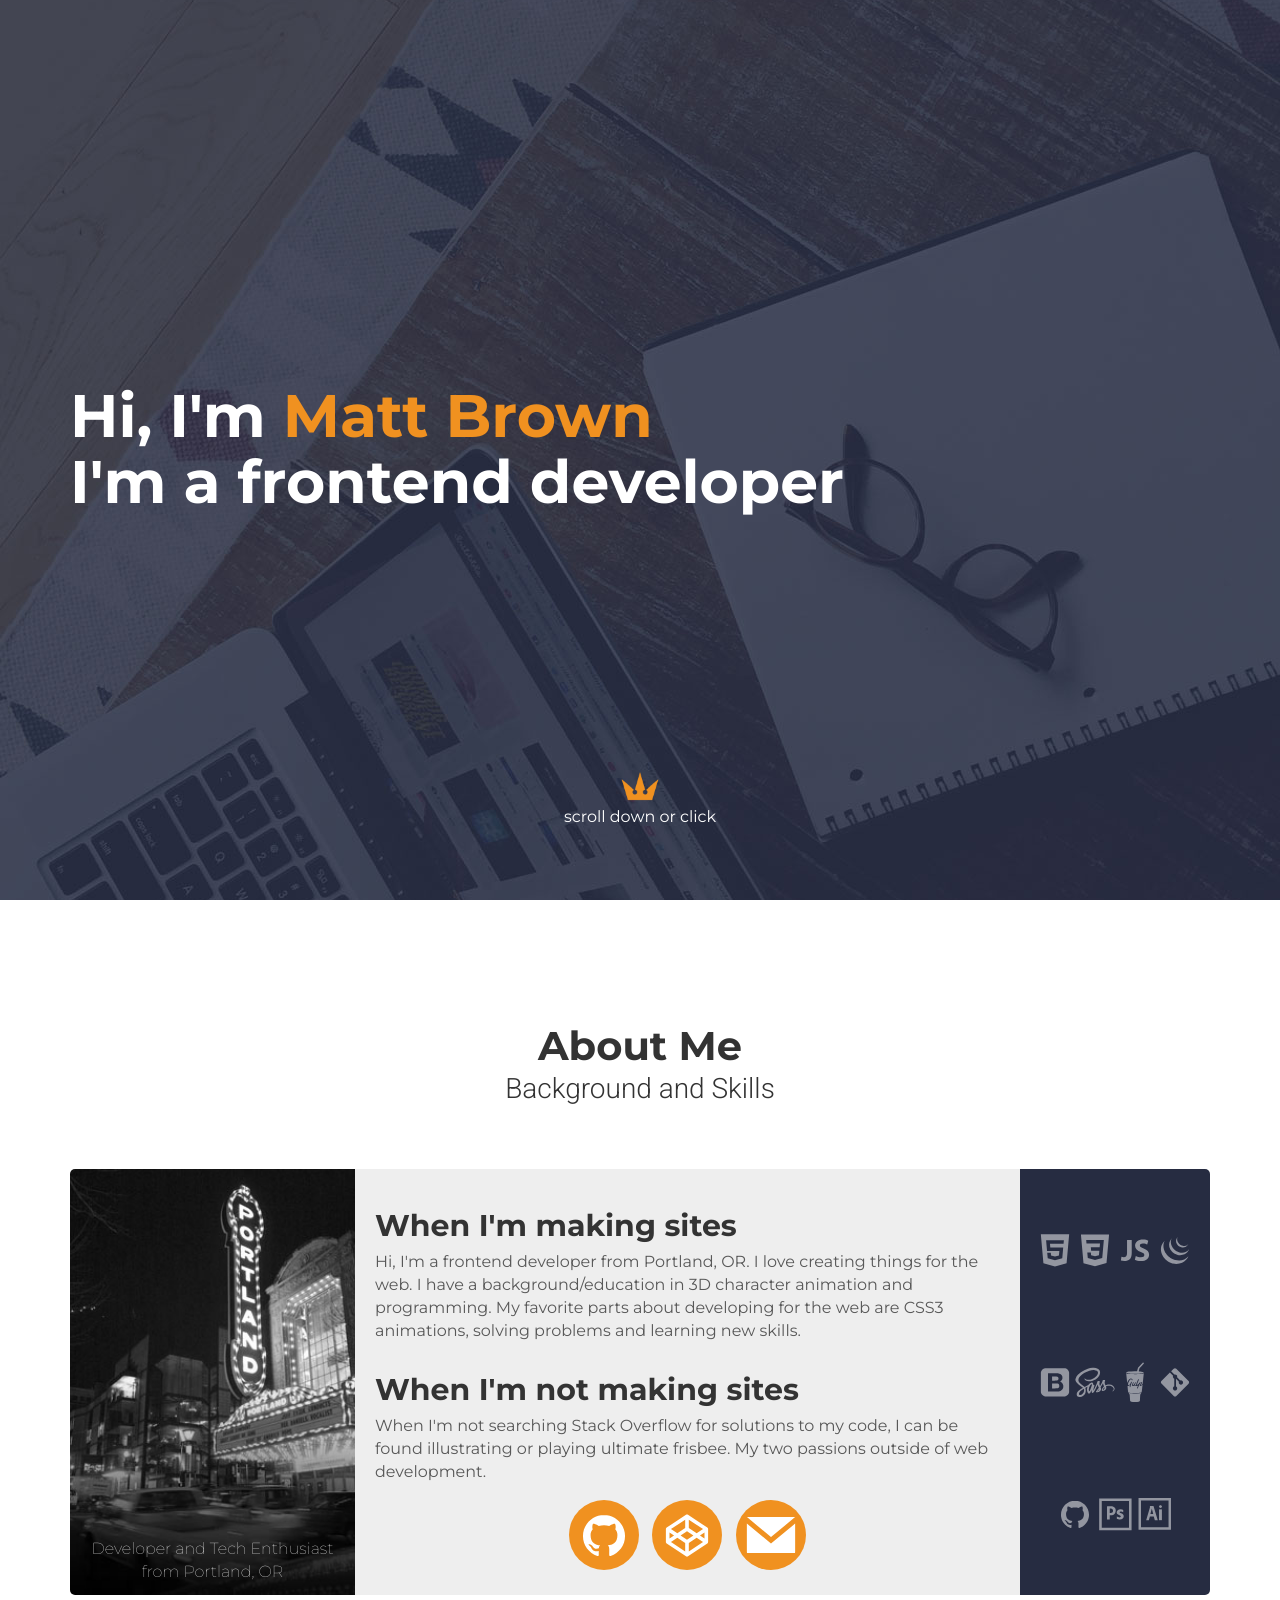
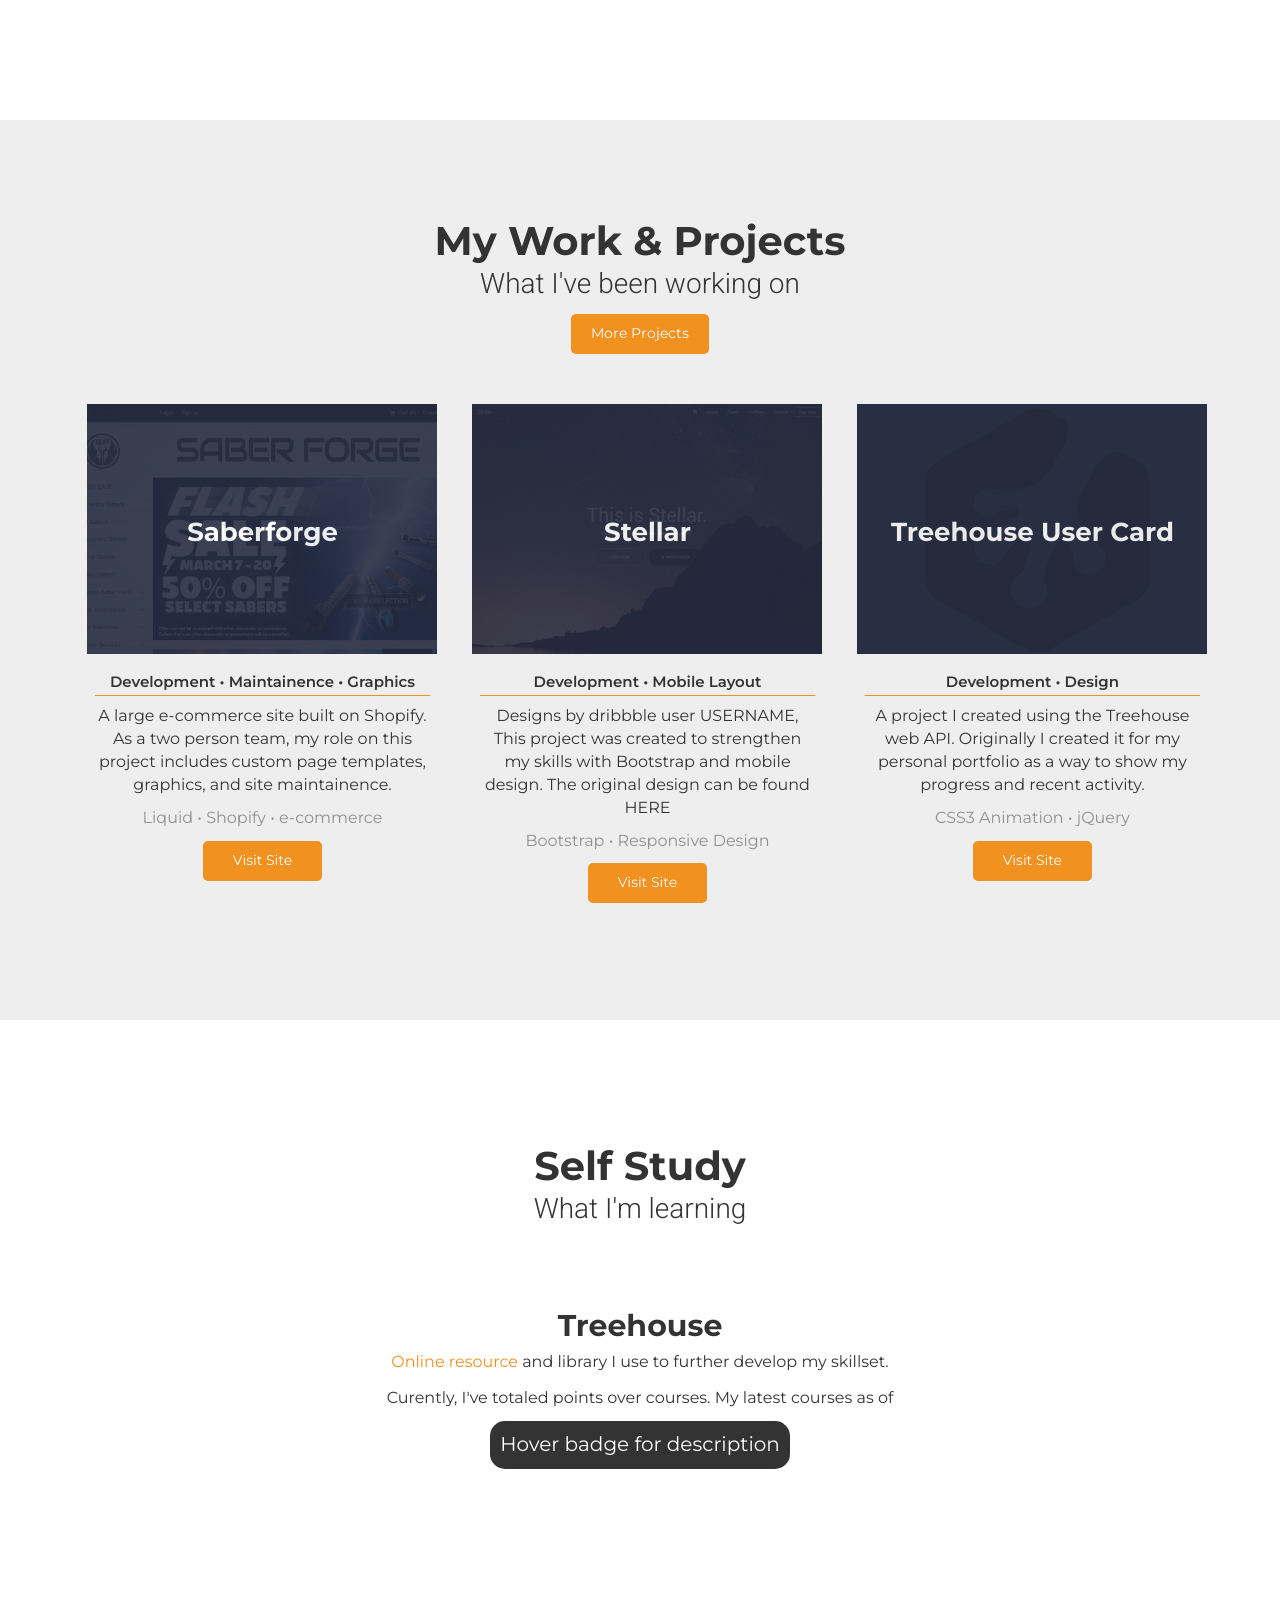
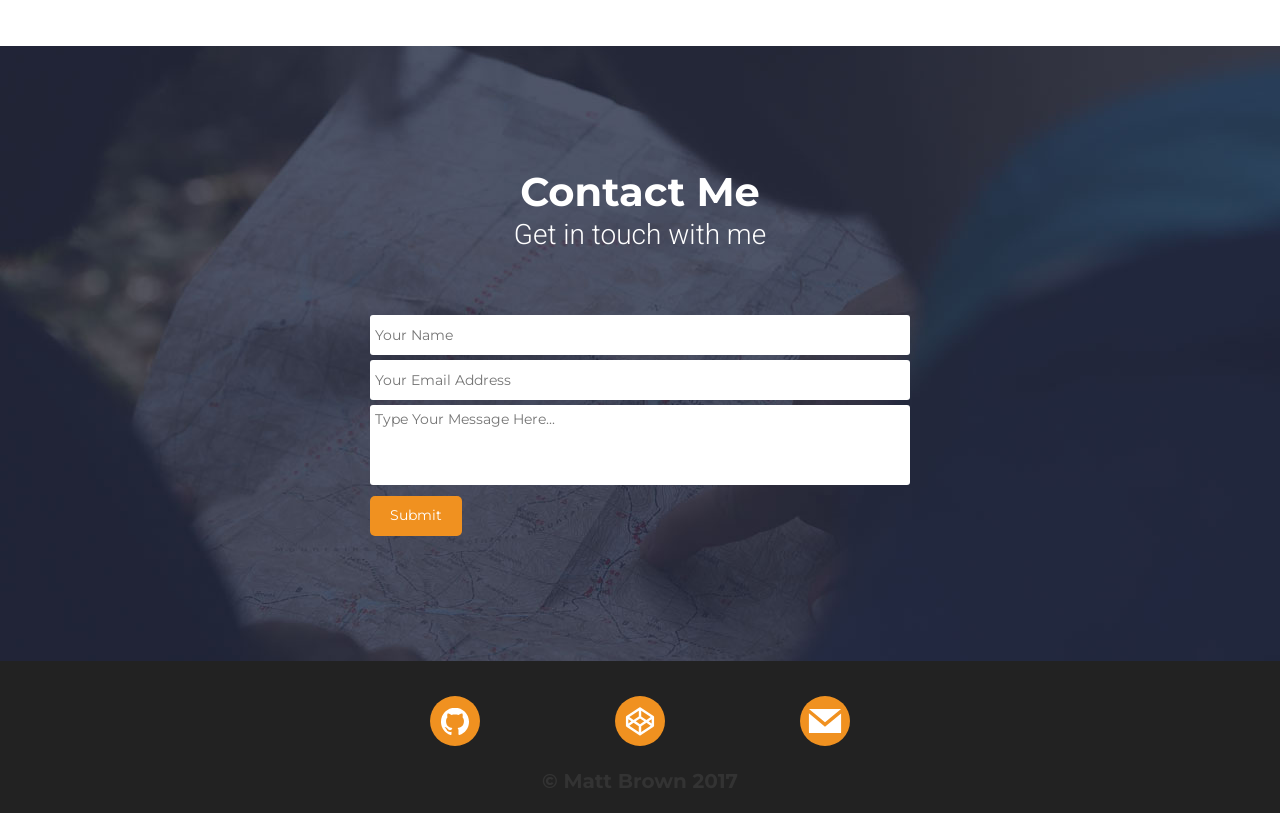
==== index.html @ 5b84a6b0 "removed unused files" ====
<!DOCTYPE html>
<html lang="en">
<head>
	<meta charset="UTF-8">
	<meta name="viewport" content="width=device-width, initial-scale=1, maximum-scale=1, user-scalable=no">
	<title>Matt Brown</title>
	<link rel="apple-touch-icon" sizes="180x180" href="img/apple-touch-icon.png">
	<link rel="icon" type="image/png" href="img/favicon-32x32.png" sizes="32x32">
	<link rel="icon" type="image/png" href="img/favicon-16x16.png" sizes="16x16">
	<link rel="manifest" href="manifest.json">
	<meta name="theme-color" content="#ffffff">
	<link href="https://fonts.googleapis.com/css?family=Montserrat:100,200,300,400,500,700" rel="stylesheet">
	<link href="https://fonts.googleapis.com/css?family=Roboto:300" rel="stylesheet">
	<link rel="stylesheet" href="css/styles.css">
</head>
<body>
	<div class="landing">
		<div class="container">

			<header>
				<h1>Hi, I'm <span>Matt Brown</span></h1>
				<h1>I'm a frontend developer</h1>
			</header>
			<div class="text-center">
				
			</div>
				<div class="scroll">
					<img src="img/crown.png" class="bounce">
				<p>scroll down or click</p>
			</div>
		</div>
	</div>
	<!-- end landing -->
	<section class="about">
		<div class="container" id="about">
			<div class="row-fluid aboutcheck">
				<div class="title">
					<h1>About Me</h1>
					<p>Background and Skills</p>
				</div>
			</div>
			<div class="row-fluid content" >
				<div class="col-sm-3">
					<p>Developer and Tech Enthusiast from Portland, OR</p>
				</div>
				<div class="col-sm-7">
					<div>
						<h2>When I'm making sites</h2>
						<p>Hi, I'm a frontend developer from Portland, OR. I love creating things for the web. I have a background/education in 3D character animation and programming. My favorite parts about developing for the web are CSS3 animations, solving problems and learning new skills.</p>
					</div>
					
					<div>
						<h2>When I'm not making sites</h2>
						<p>When I'm not searching Stack Overflow for solutions to my code, I can be found illustrating or playing ultimate frisbee. My two passions outside of web development.</p>
					</div>

					<div class="media-icons">
						<a href="https://github.com/Matt-Brown503" target='_blank'><img src="img/github.svg"></a>
						<a href="http://codepen.io/Valhalla503/" target='_blank'><img src="img/codepen.svg"></a>
						<a href="mailto:matthewbrown.pdx@gmail.com" target='_blank'><img src="img/email.svg"></a>
					</div>
				</div>
				<div class="col-sm-2">
		          <img class="tool-img" src="img/html5.svg">
		          <img class="tool-img" src="img/css3.svg">
		          <img class="tool-img" src="img/javascript.svg">
		          <img class="tool-img" src="img/jquery.svg">
		     	  <img class="tool-img" src="img/bootstrap.svg">
		     	  <img class="tool-img" src="img/sass.svg">
		          <img class="tool-img" src="img/gulp.svg">
		          <img class="tool-img" src="img/git.svg">
		          <img class="tool-img" src="img/github.svg">
		          <img class="tool-img" src="img/photoshop.svg">
		          <img class="tool-img" src="img/illustrator.svg">
				</div>
			</div>
		</div>
	</section>
	<section class="work">
		<div class="container text-center">
			<div class="title workcheck">
				<h1>My Work & Projects</h1>
				<p>What I've been working on</p>
				<button class="desktop-button">More Projects</button>
			</div>
			<div class="row-fluid a-group">
				<div class="col-sm-4">
					<div class="site-img site-a">
					<div class="img-cover">
						<p>Saberforge</p>
					</div>
					</div>
					
					<div class="site-content">
						<h2>Development • Maintainence •
						Graphics</h2>
						<p>A large e-commerce site built on Shopify. As a two person team, my role on this project includes custom page templates, graphics, and site maintainence.</p>
						<div class="tools"> 
							<p>Liquid • Shopify • e-commerce</p>
						</div>
						<a href="https://saberforge.com/" target='_blank'>Visit Site</a>
					</div>
				</div>
				<div class="col-sm-4">
					<div class="site-img site-b">
						<div class="img-cover">
							<p>Stellar</p>
						</div>	
					</div>
					
					<div class="site-content">
						<h2>Development • Mobile Layout</h2>
						<p>Designs by dribbble user USERNAME, This project was created to strengthen my skills with Bootstrap and mobile design. The original design can be found HERE</p>
						<div class="tools"> 
							<p>Bootstrap • Responsive Design</p>
						</div>
						<a href="projects/stellar/index.html">Visit Site</a>
					</div>
				</div>
				<div class="col-sm-4">
					<div class="site-img site-c">
						<div class="img-cover">
							<p>Treehouse User Card</p>
						</div>	
					</div>
					<div class="site-content">
						<h2>Development • Design</h2>
						<p>A project I created using the Treehouse web API. Originally I created it for my personal portfolio as a way to show my progress and recent activity.</p>
						<div class="tools"> 
							<p>CSS3 Animation • jQuery</p>
						</div>
						<a href="http://codepen.io/Valhalla503/pen/GWGzxv" target="_blank">Visit Site</a>
					</div>
				</div>
			</div>
			<div class="row-fluid b-group b-off">
				<div class="col-sm-4">
					<div class="site-img site-a">	
						<div class="img-cover">
							<p>Quote Generator</p>
						</div>
					</div>
					
					<div class="site-content">
						<h2>Development • Design</h2>
						<p>A project created to teach myself how to gather and display data stored in arrays and objects. I took the project slightly further and added libraries with various backgrounds</p>
						<!-- <div class="tools"> 
							<p></p>
						</div> -->
						<a href="projects/quotes/index.html">Visit Site</a>
					</div>
				</div>
				<div class="col-sm-4">
					<div class="site-img site-b">
						<div class="img-cover">
							<p>Top Twitch Streamers</p>
						</div>	
					</div>
					<div class="site-content">
						<h2>Development • Design</h2>
						<p>This project uses an API and gathers data on the top 10 streamers currently live on twitch.tv. It displays what they are playing, if the content is mature, and their avatar</p>
						<!-- <div class="tools"> 
							<p></p>
						</div> -->
						<a href="projects/twitch/index.html">Visit Site</a>
					</div>
				</div>
				<!-- <div class="col-md-4">
					<div class="site-img site-c">	
					</div>
					<div class="img-cover">
						<p>Site Name</p>
					</div>
					<div class="site-content">
						<h2>Development • Maintainence •
						Graphics</h2>
						<p>SITENAME: Lorem ipsum dolor sit amet, consectetur adipiscing elit. Donec aliquet porta tortor, et sodales risus consequat eu.</p>
						<div class="tools"> 
							<p>Tool • Tool • Tool</p>
						</div>
						<a href="">Visit Site</a>
					</div>
				</div> -->
			</div>
			<button class="mobile-button">More Projects</button>
		</div>
		
	</section>
	<section class="study">
		<div class="container">
			<div class="title studycheck">
				<h1>Self Study</h1>
				<p>What I'm learning</p>
			</div>
			<div class="row-fluid">
				<div class="col-sm-12">
					<h2>Treehouse</h2>
					<p><a href="https://teamtreehouse.com/">Online resource</a> and library I use to further develop my skillset.</p>
					<p>Curently, I've totaled <span id="points" class="lessons"></span> points over <span class="lessons" id="lessons"></span> courses. My latest courses as of <span class="lessons" id="date"></span></p>
					<div class="badges text-center" id="badges">

					</div>
					<div class="badge-info">
						<p>Hover badge for description</p>
					</div>
					<div class="badge-info-mobile">
						<p></p>
					</div>
				</div>
			</div>
		</div>
	</section>
	<section class="contact">
		<div class="container">
		<div class="title contactcheck">
			<h1>Contact Me</h1>
			<p>Get in touch with me</p>
		</div>
			<div class="row-fluid" id="contact">
				<div class="col-sm-6 col-sm-offset-3">
					<form id="contact-form" class="contact-form" action="//formspree.io/matthewbrown.pdx@gmail.com" method="POST">     
	        <fieldset>
	          <input type="text" placeholder="Your Name" tabindex="1" required >
	        </fieldset>
	        <fieldset>
	          <input type="email" placeholder="Your Email Address" tabindex="2" required >
	        </fieldset>
	        <fieldset>
	          <textarea placeholder="Type Your Message Here..." tabindex="3" required></textarea>
	        </fieldset>
	        	<input type="hidden" name="_subject" value="Website contact" />
	        	<input type="text" name="_gotcha" style="display:none" />
	        <fieldset>
	          <button class="btn-standard" name="submit" type="submit" id="contact-submit" data-submit="...Sending">Submit</button>
	        </fieldset>     
	      </form>
				</div>
			</div>
		</div>
	</section>
	<footer>
		<div class="container">
			<div class="row">
				<div class="col-sm-6 col-sm-offset-3">
					<div class="media-icons">
						<a href="https://github.com/Matt-Brown503" target='_blank'><img src="img/github.svg"></a>
						<a href="http://codepen.io/Valhalla503/" target='_blank'><img src="img/codepen.svg"></a>
						<a href="mailto:matthewbrown.pdx@gmail.com" target='_blank'><img src="img/email.svg"></a>
					</div>
				</div>
			</div>
			<div class="title">
			<h1>&#169; Matt Brown 2017</h1>
		</div>
		</div>
	</footer>
	<script type="text/javascript" src="js/jquery.js"></script>
	<script type="text/javascript" src="js/main.js"></script>
</body>
</html>
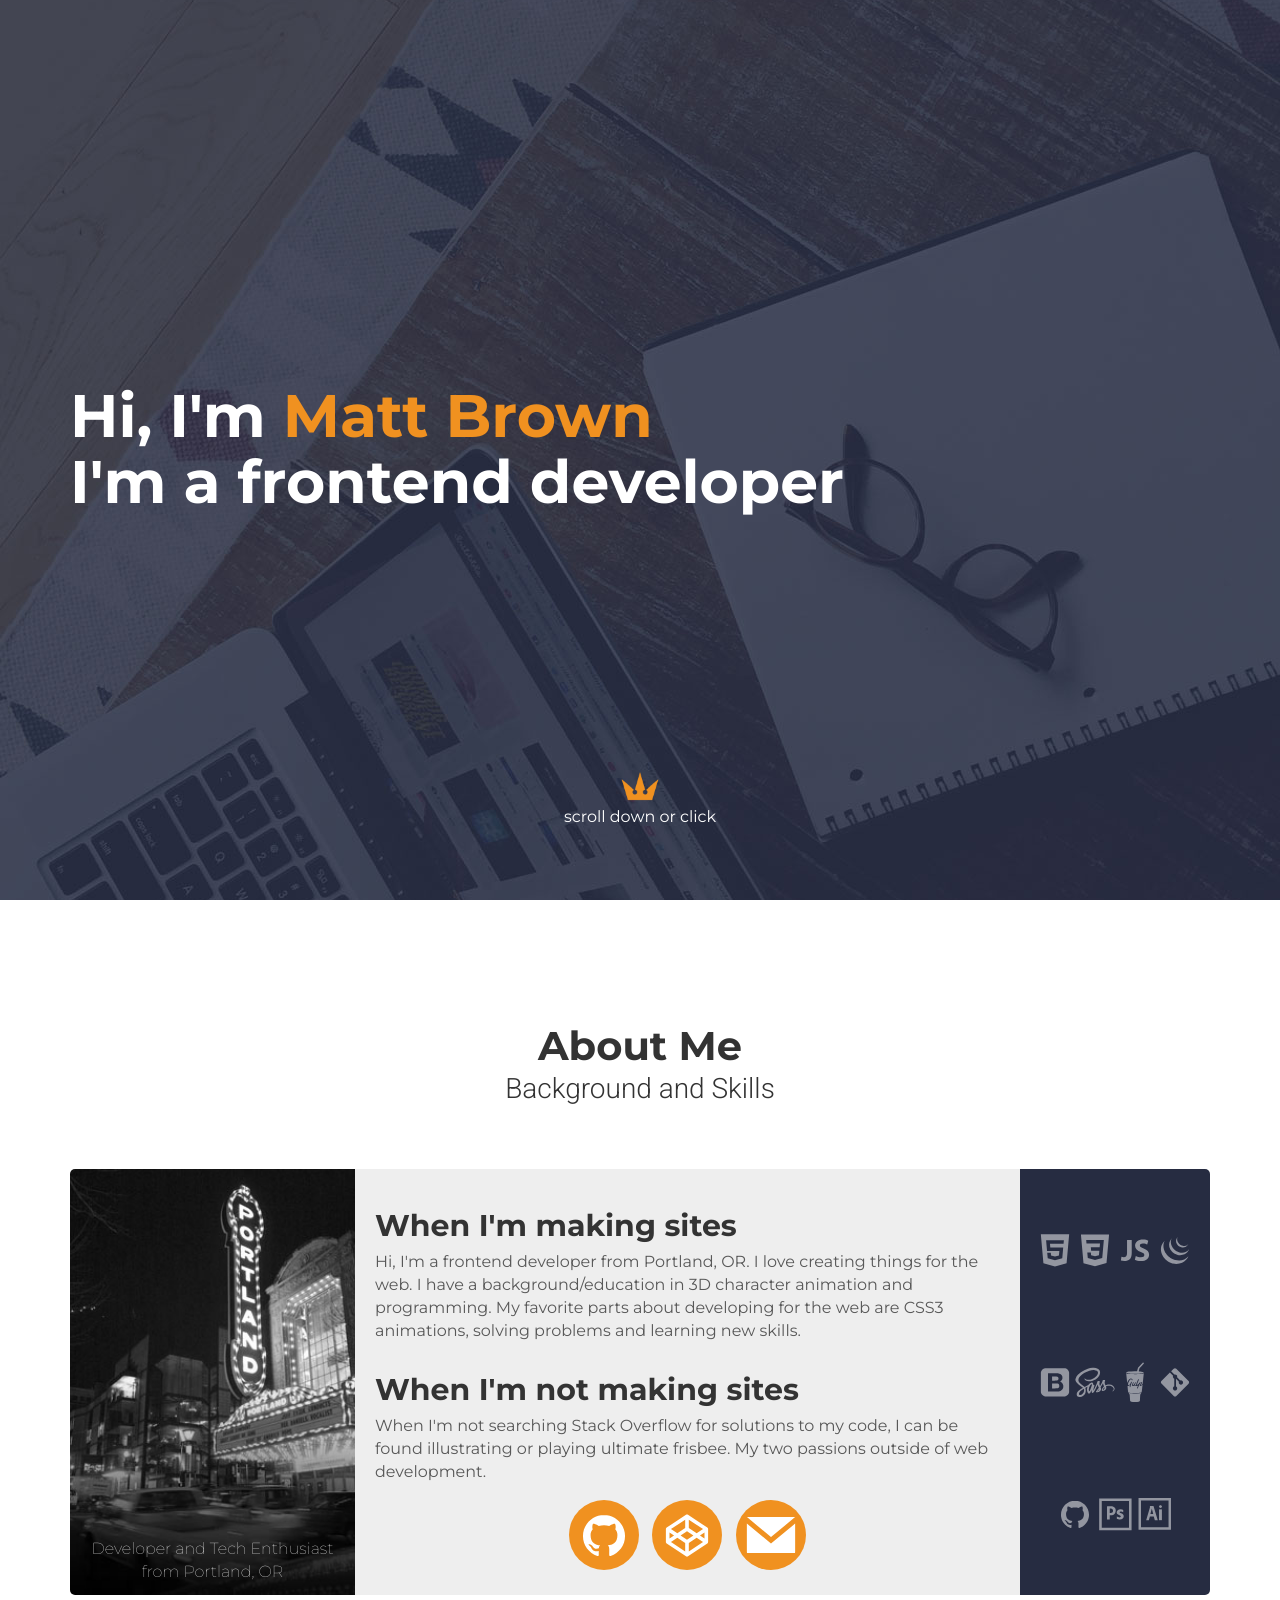
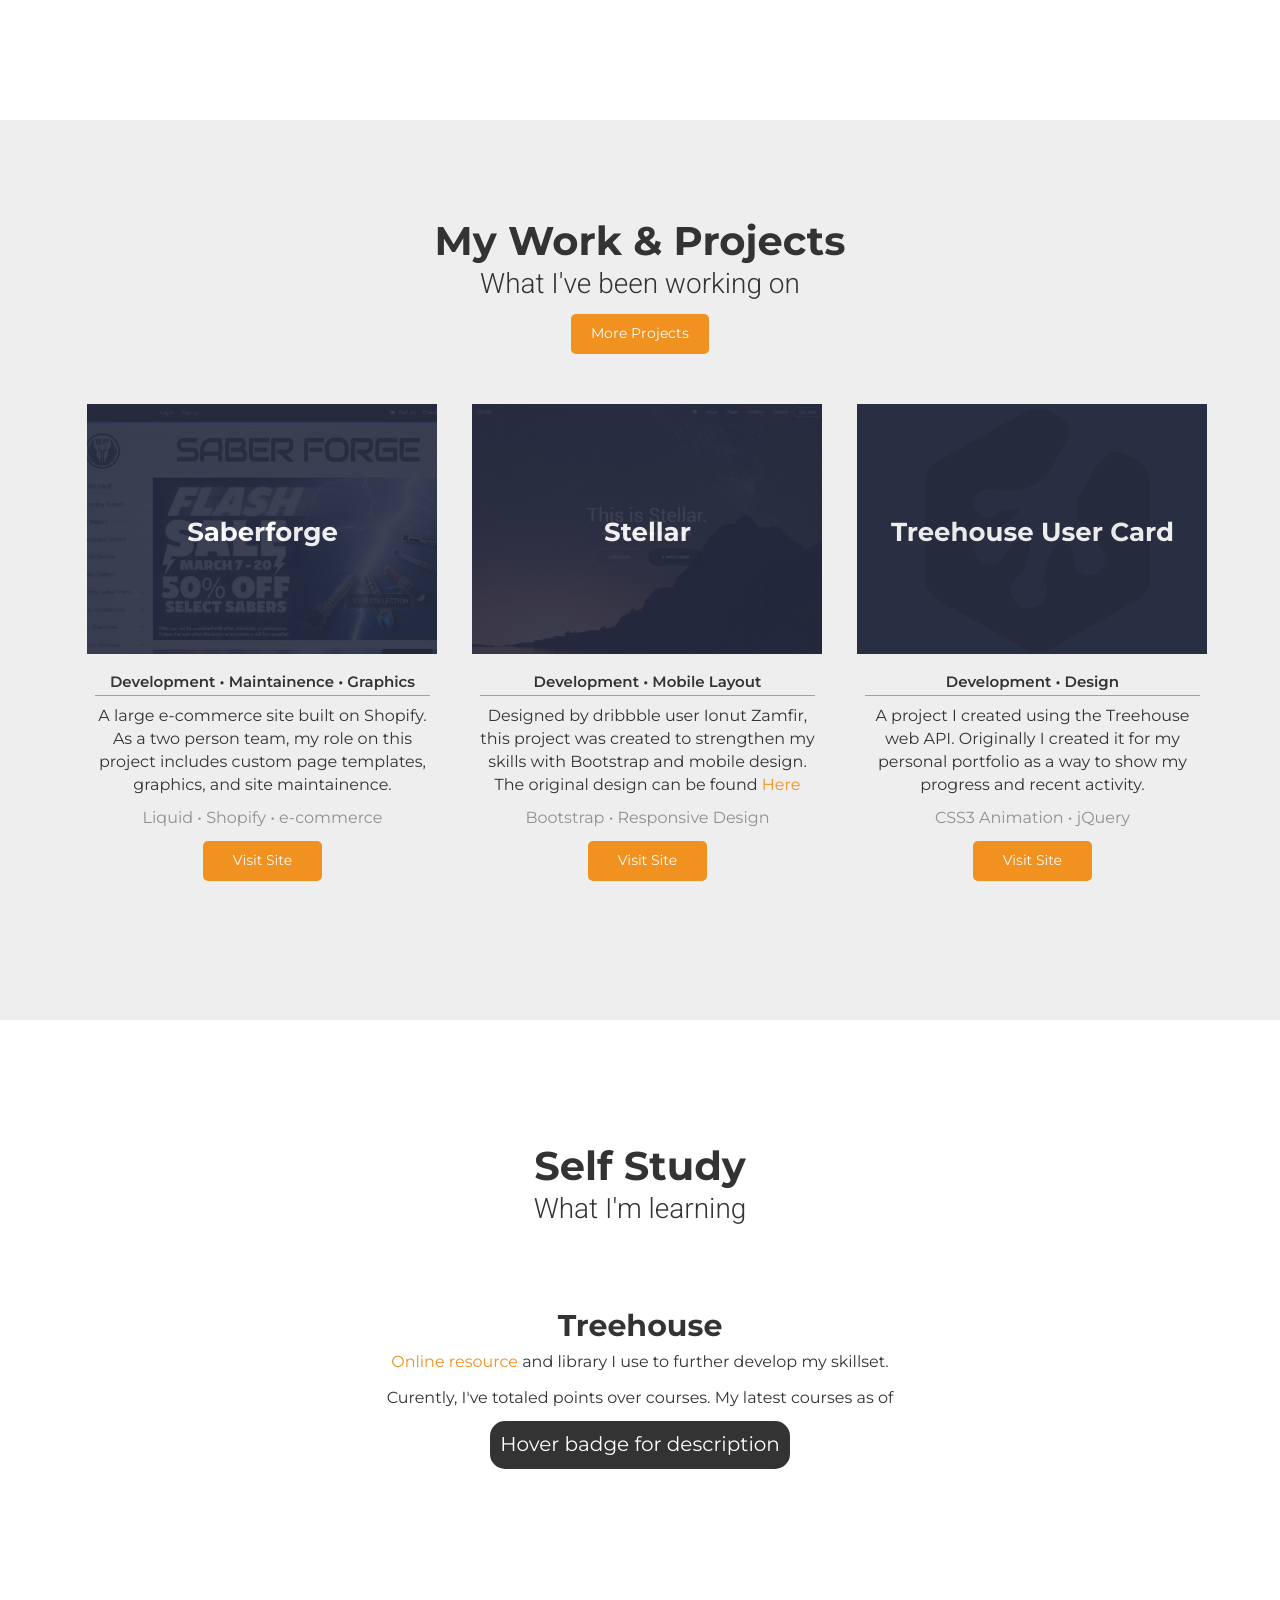
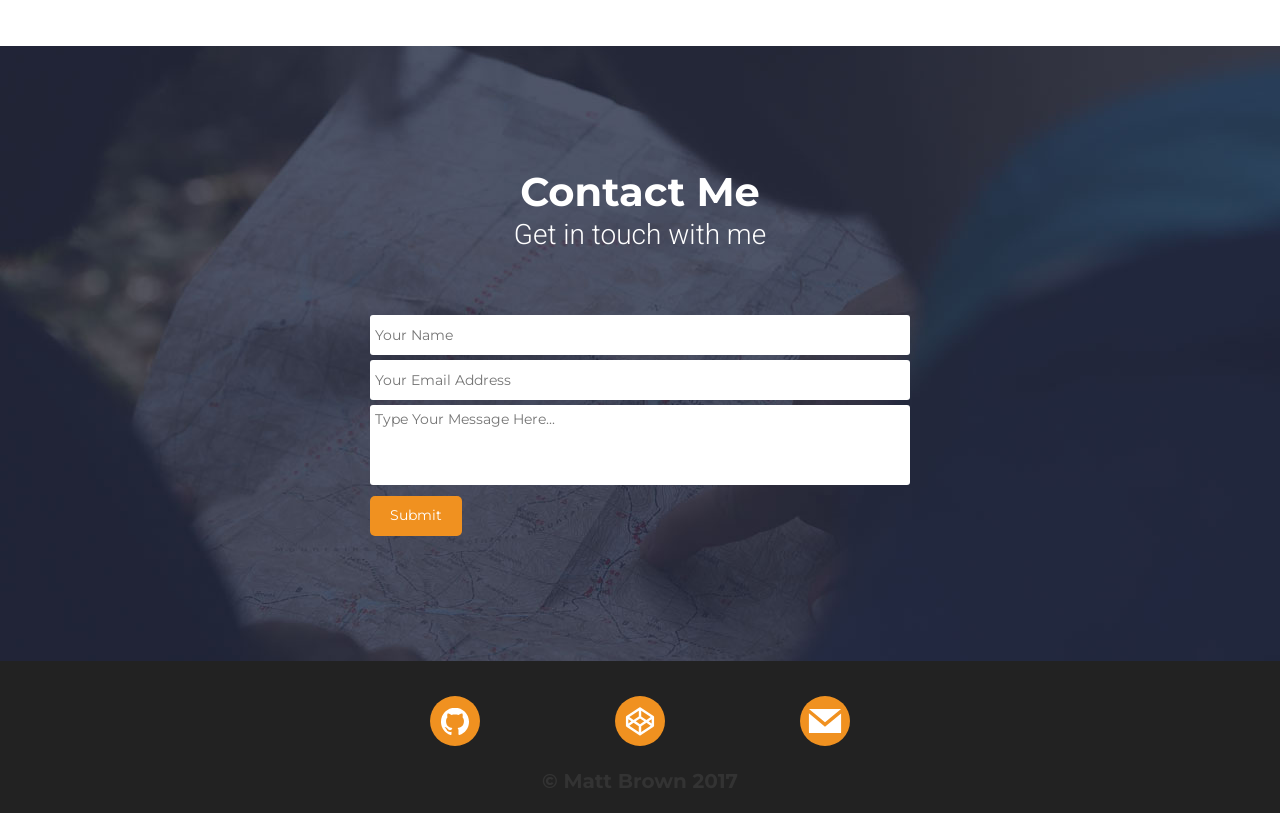
==== commit 039c3ffc: "scroll to section fixed" ====
--- a/index.html
+++ b/index.html
@@ -24,17 +24,17 @@
 			<div class="text-center">
 				
 			</div>
-				<div class="scroll">
+				<a href="#fromtop" class="scroll">
 					<img src="img/crown.png" class="bounce">
 				<p>scroll down or click</p>
-			</div>
+			</a>
 		</div>
 	</div>
 	<!-- end landing -->
 	<section class="about">
 		<div class="container" id="about">
 			<div class="row-fluid aboutcheck">
-				<div class="title">
+				<div class="title" id="fromtop">
 					<h1>About Me</h1>
 					<p>Background and Skills</p>
 				</div>
@@ -98,7 +98,7 @@
 						<div class="tools"> 
 							<p>Liquid • Shopify • e-commerce</p>
 						</div>
-						<a href="https://saberforge.com/" target='_blank'>Visit Site</a>
+						<a class="links" href="https://saberforge.com/" target='_blank'>Visit Site</a>
 					</div>
 				</div>
 				<div class="col-sm-4">
@@ -110,11 +110,11 @@
 					
 					<div class="site-content">
 						<h2>Development • Mobile Layout</h2>
-						<p>Designs by dribbble user USERNAME, This project was created to strengthen my skills with Bootstrap and mobile design. The original design can be found HERE</p>
+						<p>Designed by dribbble user Ionut Zamfir, this project was created to strengthen my skills with Bootstrap and mobile design. The original design can be found <a href="https://dribbble.com/ionuss">Here</a></p>
 						<div class="tools"> 
 							<p>Bootstrap • Responsive Design</p>
 						</div>
-						<a href="projects/stellar/index.html">Visit Site</a>
+						<a href="projects/stellar/index.html" class="links">Visit Site</a>
 					</div>
 				</div>
 				<div class="col-sm-4">
@@ -129,7 +129,7 @@
 						<div class="tools"> 
 							<p>CSS3 Animation • jQuery</p>
 						</div>
-						<a href="http://codepen.io/Valhalla503/pen/GWGzxv" target="_blank">Visit Site</a>
+						<a href="http://codepen.io/Valhalla503/pen/GWGzxv" target="_blank" class="links">Visit Site</a>
 					</div>
 				</div>
 			</div>
@@ -147,7 +147,7 @@
 						<!-- <div class="tools"> 
 							<p></p>
 						</div> -->
-						<a href="projects/quotes/index.html">Visit Site</a>
+						<a href="projects/quotes/index.html" class="links">Visit Site</a>
 					</div>
 				</div>
 				<div class="col-sm-4">
@@ -162,7 +162,7 @@
 						<!-- <div class="tools"> 
 							<p></p>
 						</div> -->
-						<a href="projects/twitch/index.html">Visit Site</a>
+						<a href="projects/twitch/index.html" class="links">Visit Site</a>
 					</div>
 				</div>
 				<!-- <div class="col-md-4">
